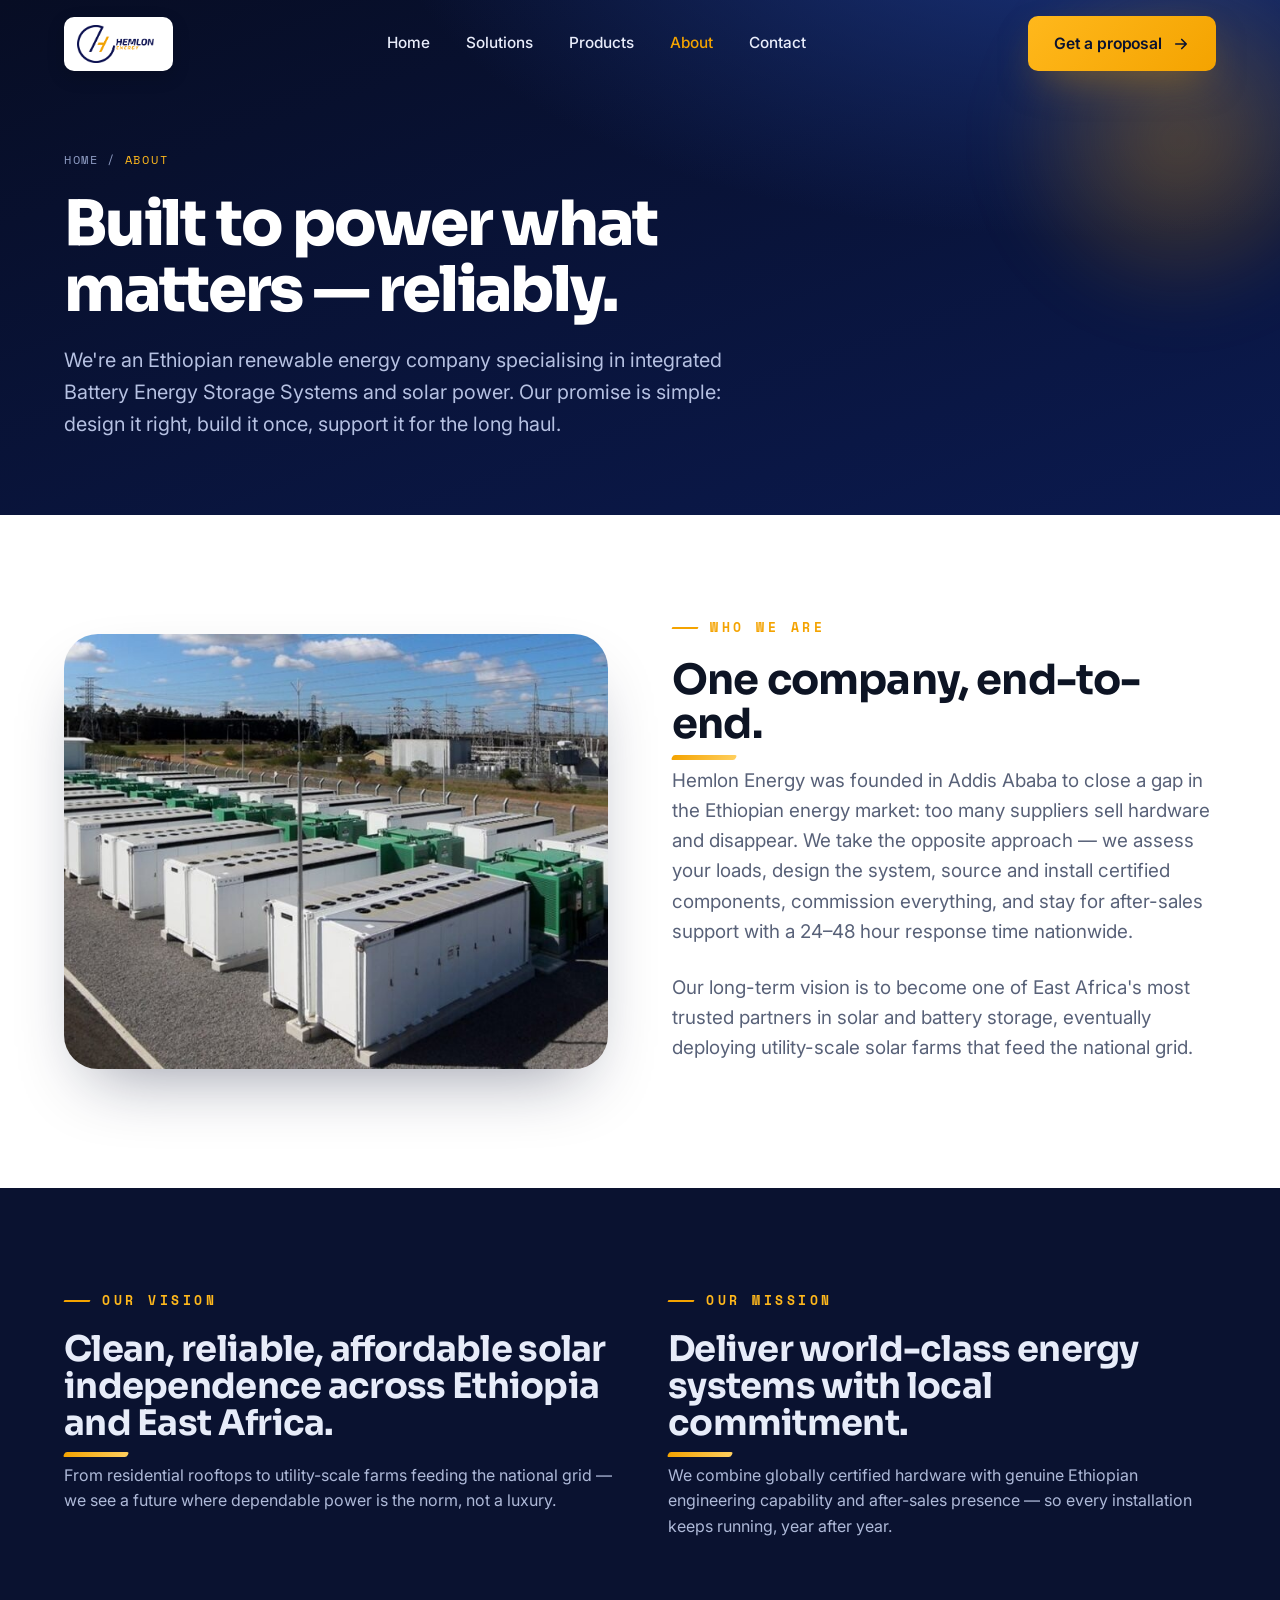
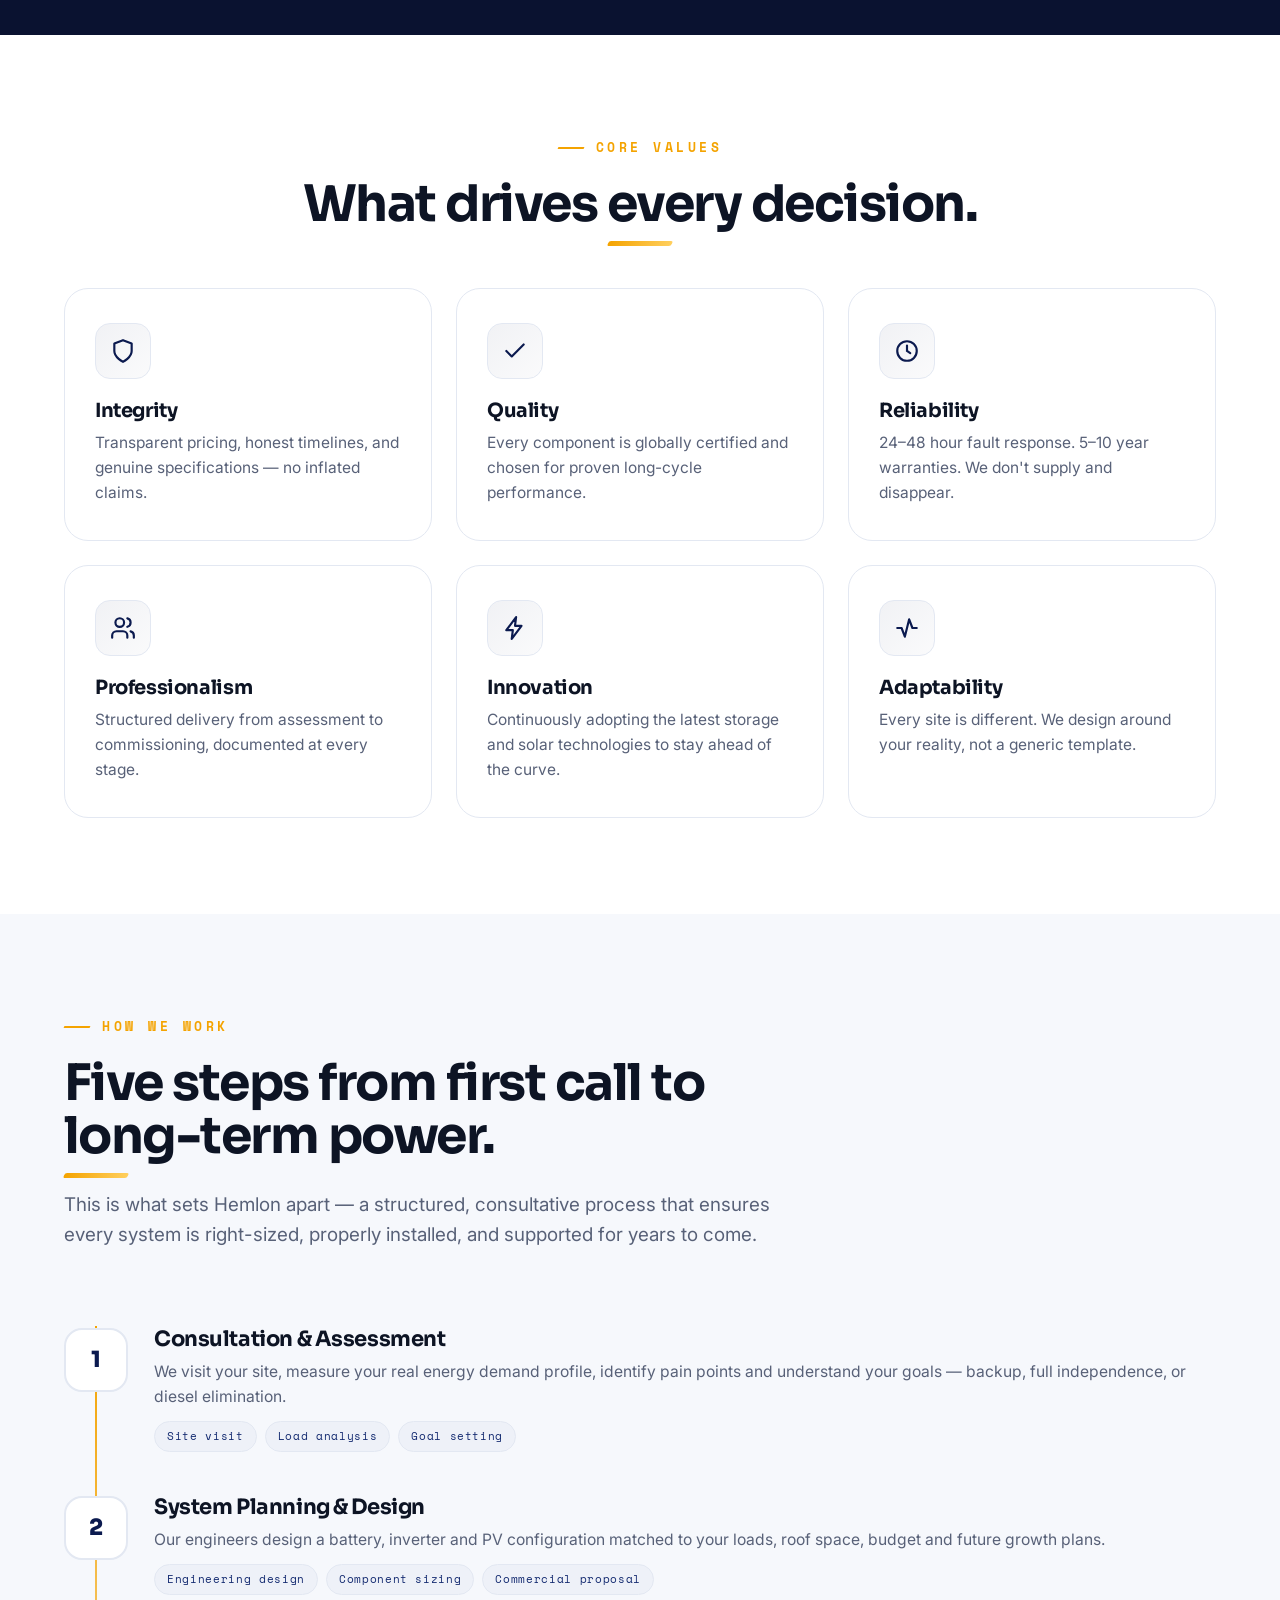
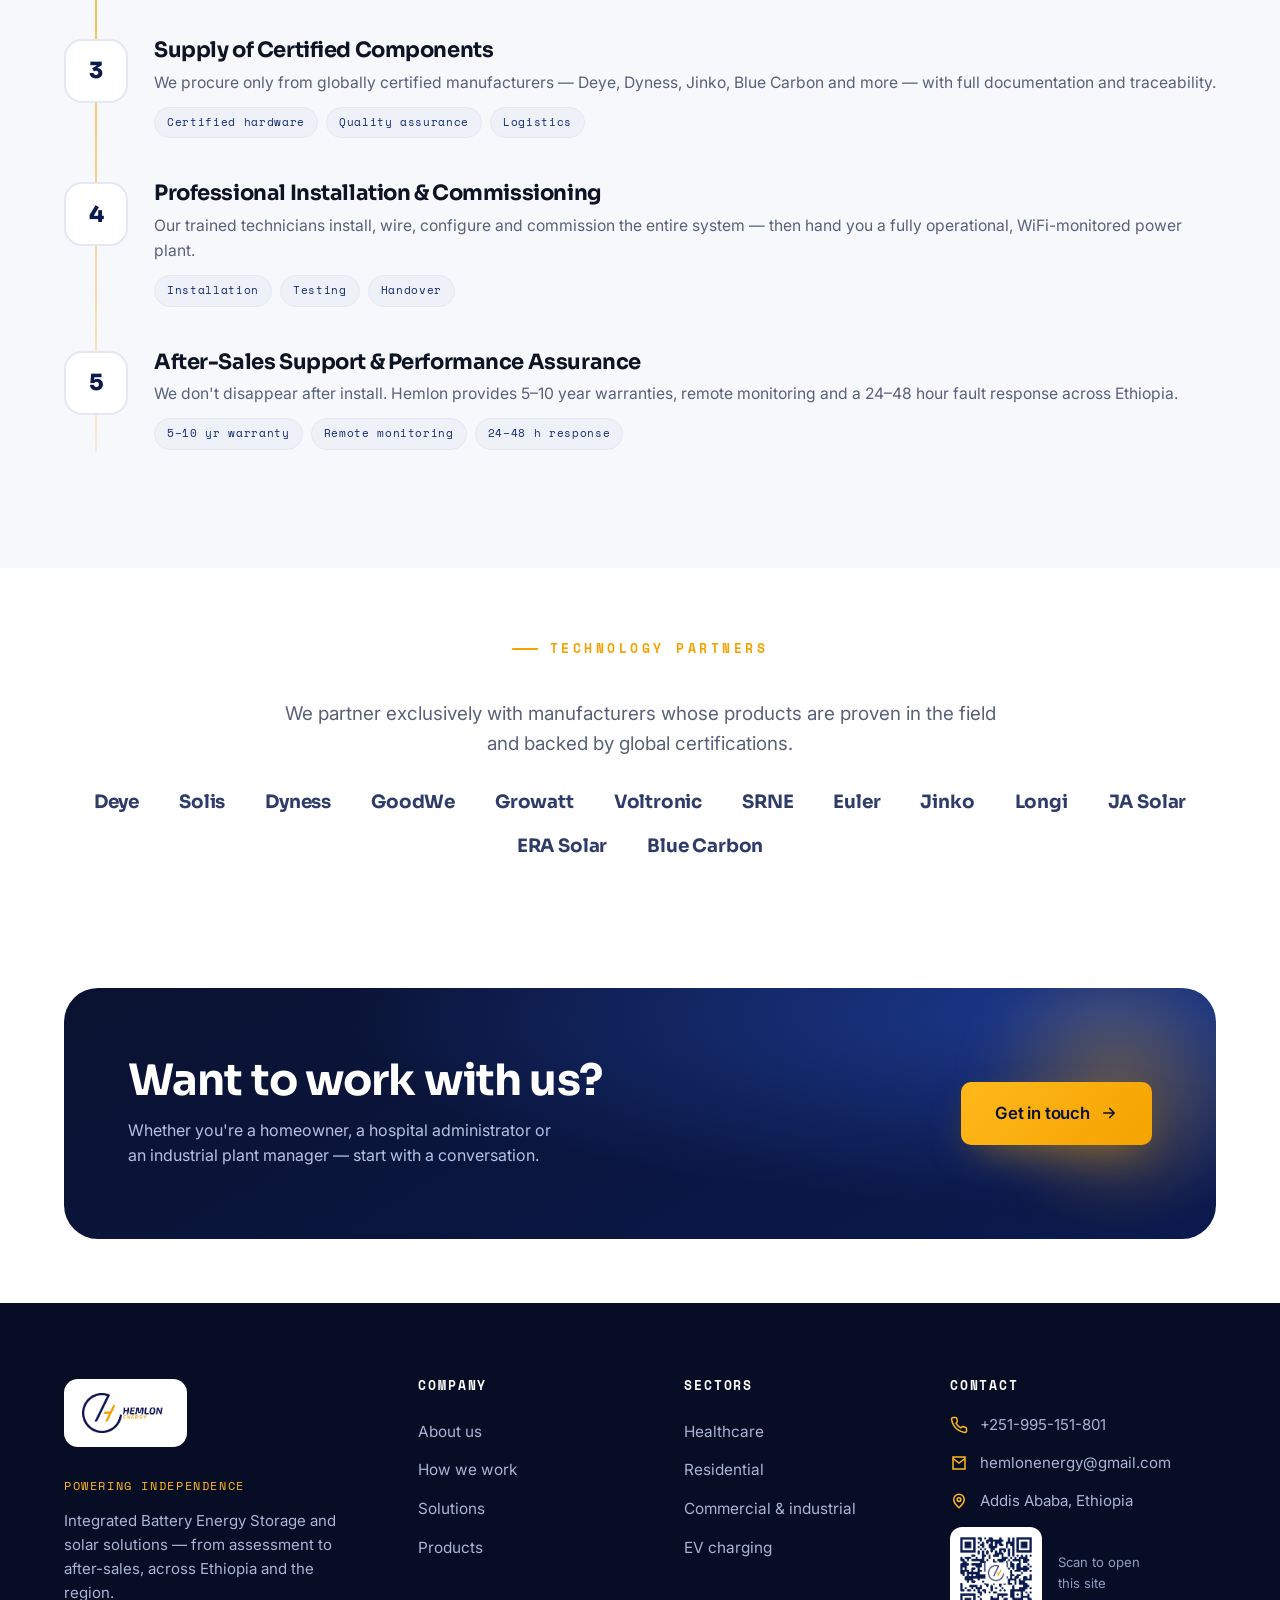
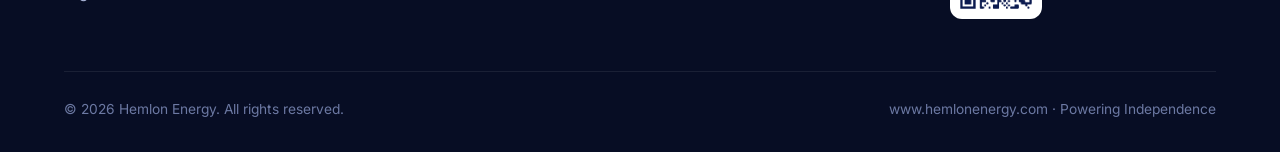
==== about.html @ 5e6ea7b0 "Add files via upload" ====
<!DOCTYPE html>
<html lang="en">
<head>
<meta charset="UTF-8">
<meta name="viewport" content="width=device-width, initial-scale=1.0">
<title>About | Who We Are &amp; How We Work — Hemlon Energy</title>
<meta name="description" content="Hemlon Energy is an Ethiopian renewable energy company specialising in integrated Battery Energy Storage Systems and solar. Learn about our 5-step process, values and vision.">
<meta name="keywords" content="about Hemlon Energy, renewable energy Ethiopia, energy company Addis Ababa, BESS installer Ethiopia, solar installer Ethiopia, energy independence East Africa">
<link rel="canonical" href="https://hemlon-energy.vercel.app/about.html">
<meta property="og:type" content="website">
<meta property="og:title" content="About Hemlon Energy — Powering Independence">
<meta property="og:description" content="An Ethiopian energy company delivering end-to-end BESS and solar, from assessment to after-sales.">
<meta property="og:image" content="https://hemlon-energy.vercel.app/assets/sys-diagram.png">
<meta property="og:url" content="https://hemlon-energy.vercel.app/about.html">
<meta name="theme-color" content="#0b1a4f">
<link rel="icon" href="assets/hemlon-logo.png">
<link rel="preconnect" href="https://fonts.googleapis.com">
<link rel="preconnect" href="https://fonts.gstatic.com" crossorigin>
<link href="https://fonts.googleapis.com/css2?family=Sora:wght@400;600;700;800&family=Inter:wght@400;500;600&family=Space+Mono:wght@400;700&display=swap" rel="stylesheet">
<link rel="stylesheet" href="styles.css">
</head>
<body>

<header class="nav" id="nav">
  <div class="wrap nav__inner">
    <a class="nav__logo" href="index.html" aria-label="Hemlon Energy home"><img src="assets/hemlon-logo.png" alt="Hemlon Energy"></a>
    <nav class="nav__menu" aria-label="Primary">
      <a class="nav__link" href="index.html">Home</a>
      <a class="nav__link" href="solutions.html">Solutions</a>
      <a class="nav__link" href="products.html">Products</a>
      <a class="nav__link is-active" href="about.html">About</a>
      <a class="nav__link" href="contact.html">Contact</a>
    </nav>
    <div class="nav__actions">
      <a class="btn btn--gold nav__cta desktop" href="contact.html">Get a proposal
        <svg viewBox="0 0 24 24" fill="none" stroke="currentColor" stroke-width="2.2"><path d="M5 12h14M13 6l6 6-6 6" stroke-linecap="round" stroke-linejoin="round"/></svg></a>
      <button class="nav__burger" aria-label="Open menu"><span></span><span></span><span></span></button>
    </div>
  </div>
</header>
<div class="nav__drawer" id="drawer">
  <a href="index.html">Home</a><a href="solutions.html">Solutions</a><a href="products.html">Products</a><a href="about.html">About</a><a href="contact.html">Contact</a>
  <a class="btn btn--gold" href="contact.html">Get a proposal</a>
</div>

<!-- PAGE HERO -->
<section class="phero">
  <div class="phero__glow"></div>
  <div class="wrap">
    <div class="crumb"><a href="index.html">Home</a> / <span>About</span></div>
    <h1>Built to power what matters — reliably.</h1>
    <p>We're an Ethiopian renewable energy company specialising in integrated Battery Energy Storage Systems and solar power. Our promise is simple: design it right, build it once, support it for the long haul.</p>
  </div>
</section>

<!-- WHO WE ARE -->
<section class="section">
  <div class="wrap split">
    <div class="split__media reveal"><img src="assets/scene-utility.jpg" alt="Utility-scale energy storage site"></div>
    <div class="split__copy reveal" data-d="1">
      <span class="eyebrow">Who we are</span>
      <h2 class="stroke">One company, end-to-end.</h2>
      <p class="lead" style="margin:20px 0 26px">Hemlon Energy was founded in Addis Ababa to close a gap in the Ethiopian energy market: too many suppliers sell hardware and disappear. We take the opposite approach — we assess your loads, design the system, source and install certified components, commission everything, and stay for after-sales support with a 24–48 hour response time nationwide.</p>
      <p class="lead">Our long-term vision is to become one of East Africa's most trusted partners in solar and battery storage, eventually deploying utility-scale solar farms that feed the national grid.</p>
    </div>
  </div>
</section>

<!-- VISION + MISSION -->
<section class="section section--navy">
  <div class="wrap">
    <div class="grid" style="grid-template-columns:1fr 1fr;gap:56px">
      <div class="reveal">
        <span class="eyebrow">Our vision</span>
        <h2 class="stroke" style="font-size:clamp(1.6rem,3vw,2.2rem);margin-bottom:20px">Clean, reliable, affordable solar independence across Ethiopia and East Africa.</h2>
        <p style="color:#aeb9d8">From residential rooftops to utility-scale farms feeding the national grid — we see a future where dependable power is the norm, not a luxury.</p>
      </div>
      <div class="reveal" data-d="1">
        <span class="eyebrow">Our mission</span>
        <h2 class="stroke" style="font-size:clamp(1.6rem,3vw,2.2rem);margin-bottom:20px">Deliver world-class energy systems with local commitment.</h2>
        <p style="color:#aeb9d8">We combine globally certified hardware with genuine Ethiopian engineering capability and after-sales presence — so every installation keeps running, year after year.</p>
      </div>
    </div>
  </div>
</section>

<!-- VALUES -->
<section class="section">
  <div class="wrap">
    <div class="sec-head center reveal">
      <span class="eyebrow" style="justify-content:center">Core values</span>
      <h2 class="h-sec stroke center">What drives every decision.</h2>
    </div>
    <div class="grid features">
      <div class="card feat reveal">
        <div class="feat__ic"><svg viewBox="0 0 24 24" fill="none" stroke="currentColor" stroke-width="2"><path d="M12 22s8-4 8-10V5l-8-3-8 3v7c0 6 8 10 8 10z" stroke-linejoin="round"/></svg></div>
        <h3>Integrity</h3><p>Transparent pricing, honest timelines, and genuine specifications — no inflated claims.</p></div>
      <div class="card feat reveal" data-d="1">
        <div class="feat__ic"><svg viewBox="0 0 24 24" fill="none" stroke="currentColor" stroke-width="2"><path d="M20 6L9 17l-5-5" stroke-linecap="round" stroke-linejoin="round"/></svg></div>
        <h3>Quality</h3><p>Every component is globally certified and chosen for proven long-cycle performance.</p></div>
      <div class="card feat reveal" data-d="2">
        <div class="feat__ic"><svg viewBox="0 0 24 24" fill="none" stroke="currentColor" stroke-width="2"><circle cx="12" cy="12" r="9"/><path d="M12 7v5l3 2" stroke-linecap="round"/></svg></div>
        <h3>Reliability</h3><p>24–48 hour fault response. 5–10 year warranties. We don't supply and disappear.</p></div>
      <div class="card feat reveal">
        <div class="feat__ic"><svg viewBox="0 0 24 24" fill="none" stroke="currentColor" stroke-width="2"><path d="M16 21v-2a4 4 0 00-4-4H6a4 4 0 00-4 4v2" stroke-linecap="round"/><circle cx="9" cy="7" r="4"/><path d="M22 21v-2a4 4 0 00-3-3.87M16 3.13a4 4 0 010 7.75" stroke-linecap="round"/></svg></div>
        <h3>Professionalism</h3><p>Structured delivery from assessment to commissioning, documented at every stage.</p></div>
      <div class="card feat reveal" data-d="1">
        <div class="feat__ic"><svg viewBox="0 0 24 24" fill="none" stroke="currentColor" stroke-width="2"><path d="M13 2L4 14h6l-1 8 9-12h-6l1-8z" stroke-linejoin="round"/></svg></div>
        <h3>Innovation</h3><p>Continuously adopting the latest storage and solar technologies to stay ahead of the curve.</p></div>
      <div class="card feat reveal" data-d="2">
        <div class="feat__ic"><svg viewBox="0 0 24 24" fill="none" stroke="currentColor" stroke-width="2"><path d="M3 12h4l3 8 4-16 3 8h4" stroke-linecap="round" stroke-linejoin="round"/></svg></div>
        <h3>Adaptability</h3><p>Every site is different. We design around your reality, not a generic template.</p></div>
    </div>
  </div>
</section>

<!-- PROCESS -->
<section class="section section--mist" id="process">
  <div class="wrap">
    <div class="sec-head reveal">
      <span class="eyebrow">How we work</span>
      <h2 class="h-sec stroke">Five steps from first call to long-term power.</h2>
      <p class="lead" style="margin-top:26px">This is what sets Hemlon apart — a structured, consultative process that ensures every system is right-sized, properly installed, and supported for years to come.</p>
    </div>

    <div class="proc">
      <div class="proc__line"></div>

      <div class="proc__step reveal">
        <div class="proc__num">1</div>
        <div>
          <h3>Consultation &amp; Assessment</h3>
          <p>We visit your site, measure your real energy demand profile, identify pain points and understand your goals — backup, full independence, or diesel elimination.</p>
          <div class="proc__meta"><span class="pill">Site visit</span><span class="pill">Load analysis</span><span class="pill">Goal setting</span></div>
        </div>
      </div>

      <div class="proc__step reveal">
        <div class="proc__num">2</div>
        <div>
          <h3>System Planning &amp; Design</h3>
          <p>Our engineers design a battery, inverter and PV configuration matched to your loads, roof space, budget and future growth plans.</p>
          <div class="proc__meta"><span class="pill">Engineering design</span><span class="pill">Component sizing</span><span class="pill">Commercial proposal</span></div>
        </div>
      </div>

      <div class="proc__step reveal">
        <div class="proc__num">3</div>
        <div>
          <h3>Supply of Certified Components</h3>
          <p>We procure only from globally certified manufacturers — Deye, Dyness, Jinko, Blue Carbon and more — with full documentation and traceability.</p>
          <div class="proc__meta"><span class="pill">Certified hardware</span><span class="pill">Quality assurance</span><span class="pill">Logistics</span></div>
        </div>
      </div>

      <div class="proc__step reveal">
        <div class="proc__num">4</div>
        <div>
          <h3>Professional Installation &amp; Commissioning</h3>
          <p>Our trained technicians install, wire, configure and commission the entire system — then hand you a fully operational, WiFi-monitored power plant.</p>
          <div class="proc__meta"><span class="pill">Installation</span><span class="pill">Testing</span><span class="pill">Handover</span></div>
        </div>
      </div>

      <div class="proc__step reveal">
        <div class="proc__num">5</div>
        <div>
          <h3>After-Sales Support &amp; Performance Assurance</h3>
          <p>We don't disappear after install. Hemlon provides 5–10 year warranties, remote monitoring and a 24–48 hour fault response across Ethiopia.</p>
          <div class="proc__meta"><span class="pill">5–10 yr warranty</span><span class="pill">Remote monitoring</span><span class="pill">24–48 h response</span></div>
        </div>
      </div>

    </div>
  </div>
</section>

<!-- PARTNERS -->
<section class="section section--tight">
  <div class="wrap center">
    <span class="eyebrow" style="justify-content:center">Technology partners</span>
    <p class="lead center" style="margin:20px auto 28px">We partner exclusively with manufacturers whose products are proven in the field and backed by global certifications.</p>
    <div class="trust__row" style="margin-top:8px">
      <span class="brand-word" style="color:var(--navy-800);opacity:.85;font-size:1.15rem">Deye</span>
      <span class="brand-word" style="color:var(--navy-800);opacity:.85;font-size:1.15rem">Solis</span>
      <span class="brand-word" style="color:var(--navy-800);opacity:.85;font-size:1.15rem">Dyness</span>
      <span class="brand-word" style="color:var(--navy-800);opacity:.85;font-size:1.15rem">GoodWe</span>
      <span class="brand-word" style="color:var(--navy-800);opacity:.85;font-size:1.15rem">Growatt</span>
      <span class="brand-word" style="color:var(--navy-800);opacity:.85;font-size:1.15rem">Voltronic</span>
      <span class="brand-word" style="color:var(--navy-800);opacity:.85;font-size:1.15rem">SRNE</span>
      <span class="brand-word" style="color:var(--navy-800);opacity:.85;font-size:1.15rem">Euler</span>
      <span class="brand-word" style="color:var(--navy-800);opacity:.85;font-size:1.15rem">Jinko</span>
      <span class="brand-word" style="color:var(--navy-800);opacity:.85;font-size:1.15rem">Longi</span>
      <span class="brand-word" style="color:var(--navy-800);opacity:.85;font-size:1.15rem">JA Solar</span>
      <span class="brand-word" style="color:var(--navy-800);opacity:.85;font-size:1.15rem">ERA Solar</span>
      <span class="brand-word" style="color:var(--navy-800);opacity:.85;font-size:1.15rem">Blue Carbon</span>
    </div>
  </div>
</section>

<!-- CTA -->
<section class="section section--tight">
  <div class="wrap">
    <div class="cta-band reveal">
      <div class="cta-band__in">
        <div><h2>Want to work with us?</h2><p>Whether you're a homeowner, a hospital administrator or an industrial plant manager — start with a conversation.</p></div>
        <a class="btn btn--gold btn--lg" href="contact.html">Get in touch
          <svg viewBox="0 0 24 24" fill="none" stroke="currentColor" stroke-width="2.2"><path d="M5 12h14M13 6l6 6-6 6" stroke-linecap="round" stroke-linejoin="round"/></svg></a>
      </div>
    </div>
  </div>
</section>

<footer class="footer">
  <div class="wrap">
    <div class="footer__top">
      <div>
        <span class="footer__logo"><img src="assets/hemlon-logo.png" alt="Hemlon Energy"></span>
        <div class="footer__tag">Powering Independence</div>
        <p>Integrated Battery Energy Storage and solar solutions — from assessment to after-sales, across Ethiopia and the region.</p>
      </div>
      <div><h4>Company</h4><div class="footer__links"><a href="about.html">About us</a><a href="about.html#process">How we work</a><a href="solutions.html">Solutions</a><a href="products.html">Products</a></div></div>
      <div><h4>Sectors</h4><div class="footer__links"><a href="solutions.html">Healthcare</a><a href="solutions.html">Residential</a><a href="solutions.html">Commercial &amp; industrial</a><a href="solutions.html">EV charging</a></div></div>
      <div><h4>Contact</h4>
        <ul class="footer__contact">
          <li><svg viewBox="0 0 24 24" fill="none" stroke="currentColor" stroke-width="2"><path d="M22 16.9v3a2 2 0 01-2.2 2 19.8 19.8 0 01-8.6-3.1 19.5 19.5 0 01-6-6 19.8 19.8 0 01-3.1-8.7A2 2 0 014.1 2h3a2 2 0 012 1.7c.1.9.3 1.8.6 2.6a2 2 0 01-.5 2.1L8.1 9.9a16 16 0 006 6l1.5-1.1a2 2 0 012.1-.5c.8.3 1.7.5 2.6.6a2 2 0 011.7 2z"/></svg><a class="v" href="tel:+251995151801">+251-995-151-801</a></li>
          <li><svg viewBox="0 0 24 24" fill="none" stroke="currentColor" stroke-width="2"><path d="M4 4h16v16H4z"/><path d="M4 6l8 6 8-6"/></svg><a class="v" href="mailto:hemlonenergy@gmail.com">hemlonenergy@gmail.com</a></li>
          <li><svg viewBox="0 0 24 24" fill="none" stroke="currentColor" stroke-width="2"><path d="M12 21s-7-6.2-7-11a7 7 0 0114 0c0 4.8-7 11-7 11z"/><circle cx="12" cy="10" r="2.5"/></svg><span class="v">Addis Ababa, Ethiopia</span></li>
        </ul>
        <div class="footer__qr"><img src="assets/qr-hemlon.png" alt="Scan to visit hemlonenergy.com"><span>Scan to open<br>this site</span></div>
      </div>
    </div>
    <div class="footer__bottom"><span>© <span id="year">2026</span> Hemlon Energy. All rights reserved.</span><span>www.hemlonenergy.com · Powering Independence</span></div>
  </div>
</footer>

<script src="main.js"></script>
</body>
</html>
---- styles.css ----
/* ============================================================
   HEMLON ENERGY — Design System
   Palette from the mark: deep navy + energy gold.
   Signature: the diagonal "energy stroke" from the logo's H.
   ============================================================ */

:root{
  --navy-950:#070d24;
  --navy-900:#0a1230;
  --navy-800:#0b1a4f;   /* brand navy */
  --navy-700:#132a70;
  --navy-600:#1c3a8f;
  --gold-500:#f4a300;   /* brand gold */
  --gold-400:#ffb81c;
  --gold-300:#ffcf5e;

  --ink:#0d1424;
  --slate:#586178;
  --slate-2:#7b8499;
  --mist:#eef1f8;
  --mist-2:#f6f8fc;
  --line:#e3e8f2;
  --white:#ffffff;

  --shadow-sm:0 1px 2px rgba(11,26,79,.06), 0 2px 8px rgba(11,26,79,.05);
  --shadow-md:0 10px 30px -12px rgba(11,26,79,.22);
  --shadow-lg:0 30px 70px -28px rgba(10,18,48,.45);
  --shadow-gold:0 16px 40px -14px rgba(244,163,0,.5);

  --r-sm:10px; --r-md:16px; --r-lg:24px; --r-xl:34px;
  --maxw:1200px;

  --ff-display:"Sora",-apple-system,system-ui,sans-serif;
  --ff-body:"Inter",-apple-system,system-ui,sans-serif;
  --ff-mono:"Space Mono","SFMono-Regular",monospace;

  --ease:cubic-bezier(.22,.61,.36,1);
}

/* ---------- reset ---------- */
*,*::before,*::after{box-sizing:border-box}
html{scroll-behavior:smooth;-webkit-text-size-adjust:100%}
body{
  margin:0;font-family:var(--ff-body);color:var(--ink);
  background:var(--white);line-height:1.6;
  -webkit-font-smoothing:antialiased;text-rendering:optimizeLegibility;
  overflow-x:hidden;
}
img{max-width:100%;display:block}
a{color:inherit;text-decoration:none}
button{font-family:inherit;cursor:pointer;border:none;background:none}
h1,h2,h3,h4{font-family:var(--ff-display);font-weight:700;line-height:1.06;margin:0;letter-spacing:-.02em}
p{margin:0}
ul{margin:0;padding:0;list-style:none}

/* ---------- layout helpers ---------- */
.wrap{max-width:var(--maxw);margin:0 auto;padding:0 24px}
.section{padding:96px 0}
.section--tight{padding:64px 0}
.section--mist{background:var(--mist-2)}
.section--navy{background:var(--navy-900);color:#e7ecf9}
.center{text-align:center}
.grid{display:grid;gap:24px}

/* eyebrow / label — engineering utility face */
.eyebrow{
  font-family:var(--ff-mono);font-size:12.5px;font-weight:700;
  letter-spacing:.28em;text-transform:uppercase;color:var(--gold-500);
  display:inline-flex;align-items:center;gap:12px;margin-bottom:20px;
}
.eyebrow::before{
  content:"";width:26px;height:2px;background:var(--gold-500);
  transform:skewX(-24deg);display:inline-block;
}
.section--navy .eyebrow{color:var(--gold-400)}

.h-sec{font-size:clamp(2rem,4.4vw,3.15rem);letter-spacing:-.03em}
.lead{font-size:clamp(1.02rem,1.5vw,1.18rem);color:var(--slate);max-width:60ch}
.section--navy .lead{color:#aeb9d8}
.sec-head{max-width:720px;margin-bottom:56px}
.sec-head.center{margin-left:auto;margin-right:auto}

/* ---------- diagonal energy stroke (signature) ---------- */
.stroke{position:relative}
.stroke::after{
  content:"";position:absolute;left:0;bottom:-14px;width:64px;height:5px;
  background:linear-gradient(90deg,var(--gold-500),var(--gold-300));
  transform:skewX(-24deg);border-radius:2px;
}
.center .stroke::after{left:50%;transform:translateX(-50%) skewX(-24deg)}

/* ============================================================
   BUTTONS
   ============================================================ */
.btn{
  --pad:15px 26px;
  display:inline-flex;align-items:center;gap:10px;justify-content:center;
  padding:var(--pad);border-radius:var(--r-sm);font-weight:600;font-size:.98rem;
  letter-spacing:-.01em;transition:transform .3s var(--ease),box-shadow .3s var(--ease),background .3s;
  will-change:transform;position:relative;
}
.btn svg{width:18px;height:18px;transition:transform .3s var(--ease)}
.btn:hover svg{transform:translateX(3px)}
.btn--gold{background:linear-gradient(135deg,var(--gold-400),var(--gold-500));color:var(--navy-900);box-shadow:var(--shadow-gold)}
.btn--gold:hover{transform:translateY(-3px);box-shadow:0 22px 46px -14px rgba(244,163,0,.62)}
.btn--navy{background:var(--navy-800);color:#fff;box-shadow:var(--shadow-md)}
.btn--navy:hover{transform:translateY(-3px);background:var(--navy-700)}
.btn--ghost{background:transparent;color:var(--navy-800);border:1.5px solid var(--line)}
.btn--ghost:hover{border-color:var(--navy-800);transform:translateY(-3px)}
.btn--light{background:rgba(255,255,255,.1);color:#fff;border:1.5px solid rgba(255,255,255,.28);backdrop-filter:blur(6px)}
.btn--light:hover{background:rgba(255,255,255,.18);transform:translateY(-3px)}
.btn--lg{--pad:18px 34px;font-size:1.05rem}

/* ============================================================
   HEADER / NAV
   ============================================================ */
.nav{
  position:fixed;inset:0 0 auto 0;z-index:100;
  padding:16px 0;transition:background .35s,box-shadow .35s,padding .35s;
}
.nav.is-solid{background:rgba(255,255,255,.86);backdrop-filter:blur(16px) saturate(1.4);box-shadow:0 1px 0 var(--line);padding:10px 0}
.nav__inner{display:flex;align-items:center;justify-content:space-between;gap:24px}
.nav__logo{background:#fff;border-radius:10px;padding:8px 13px;line-height:0;box-shadow:0 6px 18px rgba(0,0,0,.16);transition:background .35s,box-shadow .35s,padding .35s}
.nav__logo img{height:38px;width:auto;transition:height .35s}
.nav.is-solid .nav__logo{background:transparent;box-shadow:none;padding:2px 0}
.nav.is-solid .nav__logo img{height:36px}
.nav__menu{display:flex;align-items:center;gap:6px}
.nav__link{
  padding:10px 15px;border-radius:9px;font-weight:500;font-size:.96rem;color:#e9edfb;
  transition:color .25s,background .25s;position:relative;
}
.nav.is-solid .nav__link{color:var(--ink)}
.nav__link:hover{color:var(--gold-500)}
.nav.is-solid .nav__link:hover{background:var(--mist)}
.nav__link.is-active{color:var(--gold-500)}
.nav__cta{margin-left:8px}
.nav__actions{display:flex;align-items:center;gap:14px}
.nav__burger{display:none;width:44px;height:44px;border-radius:10px;position:relative}
.nav__burger span{position:absolute;left:11px;right:11px;height:2px;background:#fff;border-radius:2px;transition:.3s var(--ease)}
.nav.is-solid .nav__burger span{background:var(--ink)}
.nav__burger span:nth-child(1){top:15px}
.nav__burger span:nth-child(2){top:21px}
.nav__burger span:nth-child(3){top:27px}
.nav.is-open .nav__burger span:nth-child(1){top:21px;transform:rotate(45deg)}
.nav.is-open .nav__burger span:nth-child(2){opacity:0}
.nav.is-open .nav__burger span:nth-child(3){top:21px;transform:rotate(-45deg)}

/* mobile drawer */
.nav__drawer{
  position:fixed;inset:0;z-index:99;background:var(--navy-900);
  display:flex;flex-direction:column;justify-content:center;gap:6px;padding:0 32px;
  opacity:0;visibility:hidden;transform:translateY(-8px);transition:.4s var(--ease);
}
.nav__drawer.is-open{opacity:1;visibility:visible;transform:none}
.nav__drawer a{font-family:var(--ff-display);font-size:2rem;font-weight:600;color:#fff;padding:12px 0;border-bottom:1px solid rgba(255,255,255,.08)}
.nav__drawer a:hover{color:var(--gold-400)}
.nav__drawer .btn{margin-top:24px;align-self:flex-start}

/* ============================================================
   HERO
   ============================================================ */
.hero{
  position:relative;color:#fff;overflow:hidden;
  background:
    radial-gradient(120% 90% at 82% -10%, #1b357f 0%, transparent 55%),
    radial-gradient(90% 120% at 0% 100%, #0e1f5c 0%, transparent 60%),
    linear-gradient(160deg,var(--navy-950),var(--navy-800) 70%);
  padding:160px 0 100px;
}
.hero__grid{display:grid;grid-template-columns:1.05fr .95fr;gap:56px;align-items:center}
.hero__badge{
  display:inline-flex;align-items:center;gap:10px;padding:8px 16px;border-radius:100px;
  background:rgba(244,163,0,.12);border:1px solid rgba(244,163,0,.32);
  font-family:var(--ff-mono);font-size:12px;letter-spacing:.14em;text-transform:uppercase;color:var(--gold-300);margin-bottom:26px;
}
.hero__badge .dot{width:7px;height:7px;border-radius:50%;background:var(--gold-400);box-shadow:0 0 0 0 rgba(255,184,28,.7);animation:pulse 2.4s infinite}
@keyframes pulse{0%{box-shadow:0 0 0 0 rgba(255,184,28,.6)}70%{box-shadow:0 0 0 9px rgba(255,184,28,0)}100%{box-shadow:0 0 0 0 rgba(255,184,28,0)}}
.hero h1{font-size:clamp(2.6rem,6vw,4.5rem);font-weight:800;letter-spacing:-.035em}
.hero h1 .accent{
  background:linear-gradient(120deg,var(--gold-300),var(--gold-500));
  -webkit-background-clip:text;background-clip:text;color:transparent;
  position:relative;white-space:nowrap;
}
.hero__sub{font-size:clamp(1.05rem,1.7vw,1.28rem);color:#b6c1e2;max-width:52ch;margin:26px 0 36px}
.hero__cta{display:flex;flex-wrap:wrap;gap:14px}
.hero__stats{display:flex;gap:44px;margin-top:52px;flex-wrap:wrap}
.hero__stat b{font-family:var(--ff-display);font-size:2.15rem;font-weight:800;display:flex;align-items:baseline;gap:2px;letter-spacing:-.03em;line-height:1}
.hero__stat b i{font-style:normal;color:var(--gold-400);font-size:.56em;font-weight:700}
.hero__stat span{font-size:.82rem;color:#8f9dc4;font-family:var(--ff-mono);letter-spacing:.02em;display:block;margin-top:9px}

.hero__media{position:relative}
.hero__frame{
  position:relative;border-radius:var(--r-xl);overflow:hidden;
  box-shadow:var(--shadow-lg);border:1px solid rgba(255,255,255,.12);
  aspect-ratio:4/5;
}
.hero__frame img{width:100%;height:100%;object-fit:cover}
.hero__frame::after{content:"";position:absolute;inset:0;background:linear-gradient(180deg,transparent 40%,rgba(7,13,36,.55))}
.hero__chip{
  position:absolute;left:-26px;bottom:34px;background:rgba(255,255,255,.95);color:var(--ink);
  padding:16px 20px;border-radius:16px;box-shadow:var(--shadow-lg);display:flex;gap:14px;align-items:center;
  backdrop-filter:blur(8px);max-width:250px;
}
.hero__chip .ic{width:44px;height:44px;border-radius:12px;flex:0 0 auto;display:grid;place-items:center;background:linear-gradient(135deg,var(--gold-400),var(--gold-500))}
.hero__chip .ic svg{width:22px;height:22px;color:var(--navy-900)}
.hero__chip b{font-family:var(--ff-display);font-size:.98rem;display:block}
.hero__chip span{font-size:.8rem;color:var(--slate)}
.hero__glow{position:absolute;width:340px;height:340px;right:-60px;top:-60px;border-radius:50%;
  background:radial-gradient(circle,rgba(244,163,0,.4),transparent 70%);filter:blur(30px);z-index:0}

/* animated power line */
.powerline{position:absolute;left:0;right:0;bottom:0;height:2px;background:rgba(255,255,255,.06);overflow:hidden}
.powerline::after{content:"";position:absolute;top:0;left:-30%;width:30%;height:100%;
  background:linear-gradient(90deg,transparent,var(--gold-400),transparent);animation:sweep 4s linear infinite}
@keyframes sweep{to{left:130%}}

/* ============================================================
   TRUST / BRAND STRIP
   ============================================================ */
.trust{border-top:1px solid rgba(255,255,255,.08);padding:30px 0;background:var(--navy-950)}
.trust__row{display:flex;align-items:center;justify-content:center;gap:14px 40px;flex-wrap:wrap}
.trust__label{font-family:var(--ff-mono);font-size:11.5px;letter-spacing:.2em;text-transform:uppercase;color:#6c79a3}
.brand-word{font-family:var(--ff-display);font-weight:700;font-size:1.12rem;color:#c7d0ea;opacity:.72;letter-spacing:-.01em;transition:opacity .3s,color .3s}
.brand-word:hover{opacity:1;color:#fff}

/* ============================================================
   CARDS — shared
   ============================================================ */
.card{
  background:#fff;border:1px solid var(--line);border-radius:var(--r-lg);
  overflow:hidden;transition:transform .4s var(--ease),box-shadow .4s var(--ease),border-color .4s;
  position:relative;height:100%;
}
.card:hover{transform:translateY(-6px);box-shadow:var(--shadow-lg);border-color:transparent}

/* value / feature cards */
.features{grid-template-columns:repeat(3,1fr)}
.feat{padding:34px 30px}
.feat__ic{width:56px;height:56px;border-radius:15px;display:grid;place-items:center;margin-bottom:22px;
  background:linear-gradient(135deg,rgba(11,26,79,.06),rgba(11,26,79,.02));border:1px solid var(--line)}
.feat__ic svg{width:26px;height:26px;color:var(--navy-800)}
.feat:hover .feat__ic{background:linear-gradient(135deg,var(--gold-400),var(--gold-500));border-color:transparent}
.feat:hover .feat__ic svg{color:var(--navy-900)}
.feat h3{font-size:1.22rem;margin-bottom:10px}
.feat p{color:var(--slate);font-size:.97rem}

/* ============================================================
   SPLIT / SHOWCASE
   ============================================================ */
.split{display:grid;grid-template-columns:1fr 1fr;gap:64px;align-items:center}
.split--rev .split__media{order:2}
.split__media{position:relative;border-radius:var(--r-xl);overflow:hidden;box-shadow:var(--shadow-lg);aspect-ratio:5/4}
.split__media img{width:100%;height:100%;object-fit:cover}
.split__media--diagram{background:#fff;padding:22px;border:1px solid var(--line)}
.split__media--diagram img{object-fit:contain;border-radius:14px}
.split h2{font-size:clamp(1.8rem,3.4vw,2.6rem);margin-bottom:20px}
.split .lead{margin-bottom:28px}
.tick{display:flex;gap:14px;margin-bottom:16px;align-items:flex-start}
.tick svg{width:22px;height:22px;flex:0 0 auto;color:var(--gold-500);margin-top:3px}
.tick b{font-family:var(--ff-display);font-weight:600;display:block;font-size:1.02rem}
.tick span{color:var(--slate);font-size:.94rem}

/* ============================================================
   SOLUTIONS GRID
   ============================================================ */
.sol-grid{grid-template-columns:repeat(3,1fr)}
.sol{display:flex;flex-direction:column}
.sol__img{aspect-ratio:16/11;overflow:hidden;position:relative}
.sol__img img{width:100%;height:100%;object-fit:cover;transition:transform .7s var(--ease)}
.sol:hover .sol__img img{transform:scale(1.06)}
.sol__img::after{content:"";position:absolute;inset:0;background:linear-gradient(180deg,transparent 45%,rgba(10,18,48,.72))}
.sol__tag{position:absolute;left:16px;top:16px;z-index:2;font-family:var(--ff-mono);font-size:11px;letter-spacing:.12em;
  text-transform:uppercase;background:rgba(244,163,0,.95);color:var(--navy-900);padding:6px 12px;border-radius:7px;font-weight:700}
.sol__title{position:absolute;left:20px;bottom:16px;z-index:2;color:#fff;font-family:var(--ff-display);font-weight:700;font-size:1.3rem}
.sol__body{padding:24px 24px 28px}
.sol__body p{color:var(--slate);font-size:.95rem;margin-bottom:18px}
.sol__spec{border-top:1px solid var(--line);padding-top:16px;font-size:.86rem}
.sol__spec .k{font-family:var(--ff-mono);font-size:10.5px;letter-spacing:.14em;text-transform:uppercase;color:var(--slate-2);display:block;margin-bottom:5px}
.sol__spec .v{color:var(--ink);font-weight:500}

/* ============================================================
   PRODUCTS
   ============================================================ */
.filterbar{display:flex;gap:10px;flex-wrap:wrap;justify-content:center;margin-bottom:48px}
.filter{padding:11px 22px;border-radius:100px;border:1.5px solid var(--line);font-weight:600;font-size:.94rem;color:var(--slate);
  transition:.3s var(--ease);background:#fff}
.filter:hover{border-color:var(--navy-600);color:var(--navy-800)}
.filter.is-active{background:var(--navy-800);color:#fff;border-color:var(--navy-800);box-shadow:var(--shadow-md)}

.prod-grid{grid-template-columns:repeat(3,1fr)}
.prod{display:flex;flex-direction:column;transition:transform .4s var(--ease),box-shadow .4s var(--ease),opacity .4s,border-color .4s}
.prod.is-hidden{display:none}
.prod__img{aspect-ratio:4/3;background:linear-gradient(160deg,var(--mist),#fff);display:grid;place-items:center;padding:24px;position:relative;overflow:hidden}
.prod__img img{width:100%;height:100%;object-fit:contain;transition:transform .6s var(--ease)}
.prod:hover .prod__img img{transform:scale(1.05)}
.prod__cat{position:absolute;right:14px;top:14px;font-family:var(--ff-mono);font-size:10px;letter-spacing:.12em;text-transform:uppercase;
  background:var(--navy-800);color:#fff;padding:5px 10px;border-radius:6px}
.prod__body{padding:24px 24px 26px;display:flex;flex-direction:column;flex:1}
.prod__brand{font-family:var(--ff-mono);font-size:11px;letter-spacing:.14em;text-transform:uppercase;color:var(--gold-500);margin-bottom:8px}
.prod h3{font-size:1.22rem;margin-bottom:10px}
.prod__desc{color:var(--slate);font-size:.93rem;margin-bottom:18px;flex:1}
.prod__specs{display:grid;grid-template-columns:1fr 1fr;gap:1px;background:var(--line);border-radius:12px;overflow:hidden;margin-top:auto}
.prod__specs div{background:#fff;padding:12px 14px}
.prod__specs .k{font-family:var(--ff-mono);font-size:9.5px;letter-spacing:.1em;text-transform:uppercase;color:var(--slate-2);display:block}
.prod__specs .v{font-family:var(--ff-display);font-weight:700;font-size:1.05rem;color:var(--navy-800)}

/* ============================================================
   PROCESS / TIMELINE
   ============================================================ */
.proc{position:relative}
.proc__line{position:absolute;left:31px;top:20px;bottom:20px;width:2px;background:linear-gradient(180deg,var(--gold-500),rgba(244,163,0,.15))}
.proc__step{display:grid;grid-template-columns:64px 1fr;gap:26px;padding:22px 0;position:relative}
.proc__num{width:64px;height:64px;border-radius:18px;background:#fff;border:2px solid var(--line);display:grid;place-items:center;
  font-family:var(--ff-display);font-weight:800;font-size:1.4rem;color:var(--navy-800);position:relative;z-index:2;transition:.4s var(--ease)}
.proc__step:hover .proc__num{background:linear-gradient(135deg,var(--gold-400),var(--gold-500));border-color:transparent;color:var(--navy-900);transform:scale(1.05)}
.proc__step h3{font-size:1.32rem;margin-bottom:8px}
.proc__step p{color:var(--slate);font-size:.98rem;margin-bottom:12px}
.proc__meta{display:flex;flex-wrap:wrap;gap:8px}
.pill{font-family:var(--ff-mono);font-size:11px;letter-spacing:.06em;background:var(--mist);color:var(--navy-700);padding:6px 12px;border-radius:100px;border:1px solid var(--line)}
.section--navy .proc__num{background:rgba(255,255,255,.04);border-color:rgba(255,255,255,.14);color:#fff}
.section--navy .proc__step p{color:#a9b4d6}
.section--navy .pill{background:rgba(255,255,255,.05);border-color:rgba(255,255,255,.12);color:#cdd6ef}

/* ============================================================
   STATS BAND
   ============================================================ */
.statband{grid-template-columns:repeat(4,1fr);gap:0;border-radius:var(--r-lg);overflow:hidden;border:1px solid rgba(255,255,255,.1)}
.statband .s{padding:36px 28px;text-align:center;border-right:1px solid rgba(255,255,255,.1)}
.statband .s:last-child{border-right:none}
.statband b{font-family:var(--ff-display);font-size:clamp(2.2rem,4vw,3rem);font-weight:800;display:inline-flex;align-items:baseline;gap:2px;justify-content:center;letter-spacing:-.03em}
.statband b i{font-style:normal;color:var(--gold-400);font-size:.5em;font-weight:700}
.statband .u{color:var(--gold-400)}
.statband span{font-size:.86rem;color:#9aa6cc;font-family:var(--ff-mono);letter-spacing:.02em;display:block;margin-top:10px}

/* ============================================================
   CTA BANNER
   ============================================================ */
.cta-band{position:relative;overflow:hidden;border-radius:var(--r-xl);
  background:radial-gradient(120% 140% at 90% 10%,#1c3a8f,transparent 55%),linear-gradient(150deg,var(--navy-900),var(--navy-800));
  color:#fff;padding:70px 64px}
.cta-band::before{content:"";position:absolute;right:-40px;top:-40px;width:280px;height:280px;border-radius:50%;
  background:radial-gradient(circle,rgba(244,163,0,.35),transparent 70%);filter:blur(20px)}
.cta-band__in{position:relative;z-index:2;display:flex;align-items:center;justify-content:space-between;gap:40px;flex-wrap:wrap}
.cta-band h2{font-size:clamp(1.8rem,3.6vw,2.7rem);max-width:20ch}
.cta-band p{color:#b6c1e2;margin-top:14px;max-width:44ch}

/* ============================================================
   FOOTER
   ============================================================ */
.footer{background:var(--navy-950);color:#a9b4d6;padding:76px 0 32px}
.footer__top{display:grid;grid-template-columns:1.4fr 1fr 1fr 1.2fr;gap:44px;padding-bottom:52px;border-bottom:1px solid rgba(255,255,255,.08)}
.footer__logo{background:#fff;border-radius:14px;padding:14px 18px;display:inline-block;margin-bottom:22px}
.footer__logo img{height:40px;width:auto}
.footer__tag{font-family:var(--ff-mono);letter-spacing:.14em;text-transform:uppercase;font-size:11.5px;color:var(--gold-400);margin-bottom:14px}
.footer p{font-size:.94rem;max-width:32ch}
.footer h4{color:#fff;font-size:.82rem;font-family:var(--ff-mono);letter-spacing:.14em;text-transform:uppercase;margin-bottom:20px;font-weight:700}
.footer__links a{display:block;padding:7px 0;font-size:.96rem;transition:color .25s,padding-left .25s}
.footer__links a:hover{color:var(--gold-400);padding-left:6px}
.footer__contact li{display:flex;gap:12px;margin-bottom:14px;font-size:.94rem;align-items:flex-start}
.footer__contact svg{width:18px;height:18px;color:var(--gold-400);flex:0 0 auto;margin-top:3px}
.footer__qr{display:flex;gap:16px;align-items:center;margin-top:6px}
.footer__qr img{width:92px;height:92px;border-radius:12px;background:#fff;padding:6px}
.footer__qr span{font-size:.82rem;color:#8f9dc4}
.footer__bottom{display:flex;justify-content:space-between;gap:20px;flex-wrap:wrap;padding-top:26px;font-size:.86rem;color:#6c79a3}
.footer__bottom a:hover{color:var(--gold-400)}

/* ============================================================
   PAGE HERO (interior pages)
   ============================================================ */
.phero{background:
    radial-gradient(100% 120% at 85% -20%, #1b357f 0%, transparent 55%),
    linear-gradient(160deg,var(--navy-950),var(--navy-800));
  color:#fff;padding:150px 0 74px;position:relative;overflow:hidden}
.phero__glow{position:absolute;right:-80px;top:-40px;width:360px;height:360px;border-radius:50%;
  background:radial-gradient(circle,rgba(244,163,0,.3),transparent 70%);filter:blur(30px)}
.phero h1{font-size:clamp(2.4rem,5.5vw,3.9rem);font-weight:800;letter-spacing:-.035em;max-width:16ch;position:relative}
.phero p{color:#b6c1e2;font-size:clamp(1.05rem,1.6vw,1.24rem);max-width:56ch;margin-top:22px;position:relative}
.crumb{font-family:var(--ff-mono);font-size:12px;letter-spacing:.14em;text-transform:uppercase;color:#8f9dc4;margin-bottom:22px;position:relative}
.crumb a:hover{color:var(--gold-400)}
.crumb span{color:var(--gold-400)}

/* ============================================================
   CONTACT
   ============================================================ */
.contact-grid{display:grid;grid-template-columns:1fr 1.1fr;gap:56px;align-items:start}
.info-card{background:var(--navy-900);color:#fff;border-radius:var(--r-xl);padding:44px;position:relative;overflow:hidden}
.info-card::before{content:"";position:absolute;right:-50px;bottom:-50px;width:220px;height:220px;border-radius:50%;
  background:radial-gradient(circle,rgba(244,163,0,.28),transparent 70%);filter:blur(20px)}
.info-card h3{font-size:1.5rem;margin-bottom:8px;position:relative}
.info-card>p{color:#aeb9d8;margin-bottom:30px;position:relative}
.info-row{display:flex;gap:16px;margin-bottom:22px;position:relative;align-items:flex-start}
.info-row .ic{width:46px;height:46px;border-radius:13px;flex:0 0 auto;display:grid;place-items:center;
  background:rgba(244,163,0,.12);border:1px solid rgba(244,163,0,.3)}
.info-row .ic svg{width:20px;height:20px;color:var(--gold-400)}
.info-row .k{font-family:var(--ff-mono);font-size:10.5px;letter-spacing:.14em;text-transform:uppercase;color:#8f9dc4;display:block;margin-bottom:3px}
.info-row .v{color:#fff;font-weight:500;font-size:1.02rem;word-break:break-word}
.info-row a.v:hover{color:var(--gold-400)}
.info-qr{margin-top:30px;padding-top:26px;border-top:1px solid rgba(255,255,255,.1);display:flex;gap:18px;align-items:center;position:relative}
.info-qr img{width:104px;height:104px;border-radius:14px;background:#fff;padding:8px;flex:0 0 auto}
.info-qr b{display:block;font-family:var(--ff-display);margin-bottom:4px}
.info-qr span{font-size:.86rem;color:#aeb9d8}

.form-card{background:#fff;border:1px solid var(--line);border-radius:var(--r-xl);padding:44px;box-shadow:var(--shadow-md)}
.form-note{background:var(--mist);border-radius:12px;padding:16px 18px;font-size:.9rem;color:var(--slate);margin-bottom:28px;display:flex;gap:12px;align-items:flex-start}
.form-note svg{width:20px;height:20px;color:var(--gold-500);flex:0 0 auto;margin-top:2px}
.field{margin-bottom:20px}
.field label{display:block;font-weight:600;font-size:.9rem;margin-bottom:8px;color:var(--ink)}
.field label .req{color:var(--gold-500)}
.field input,.field select,.field textarea{
  width:100%;padding:13px 16px;border:1.5px solid var(--line);border-radius:11px;font-family:inherit;font-size:.98rem;color:var(--ink);
  background:var(--mist-2);transition:border-color .25s,box-shadow .25s,background .25s;
}
.field input:focus,.field select:focus,.field textarea:focus{outline:none;border-color:var(--navy-600);background:#fff;box-shadow:0 0 0 4px rgba(28,58,143,.1)}
.field textarea{resize:vertical;min-height:120px}
.field-row{display:grid;grid-template-columns:1fr 1fr;gap:18px}
.form-card .btn{width:100%;margin-top:6px}
.form-ok{display:none;text-align:center;padding:30px 10px}
.form-ok.show{display:block}
.form-ok .ok-ic{width:70px;height:70px;border-radius:50%;background:linear-gradient(135deg,var(--gold-400),var(--gold-500));display:grid;place-items:center;margin:0 auto 22px}
.form-ok .ok-ic svg{width:34px;height:34px;color:var(--navy-900)}
.form-ok h3{font-size:1.5rem;margin-bottom:10px}
.form-ok p{color:var(--slate)}

/* ============================================================
   FAQ
   ============================================================ */
.faq{max-width:820px;margin:0 auto}
.faq__item{border-bottom:1px solid var(--line)}
.faq__q{width:100%;text-align:left;padding:24px 48px 24px 0;font-family:var(--ff-display);font-weight:600;font-size:1.12rem;
  position:relative;color:var(--ink);transition:color .25s}
.faq__q:hover{color:var(--navy-700)}
.faq__q::after{content:"";position:absolute;right:6px;top:50%;width:14px;height:14px;
  border-right:2px solid var(--gold-500);border-bottom:2px solid var(--gold-500);
  transform:translateY(-70%) rotate(45deg);transition:transform .3s var(--ease)}
.faq__item.is-open .faq__q::after{transform:translateY(-30%) rotate(-135deg)}
.faq__a{max-height:0;overflow:hidden;transition:max-height .4s var(--ease)}
.faq__a p{color:var(--slate);padding-bottom:24px;font-size:.98rem}

/* ============================================================
   REVEAL ANIMATIONS
   ============================================================ */
.reveal{opacity:0;transform:translateY(26px);transition:opacity .8s var(--ease),transform .8s var(--ease)}
.reveal.in{opacity:1;transform:none}
.reveal[data-d="1"]{transition-delay:.08s}
.reveal[data-d="2"]{transition-delay:.16s}
.reveal[data-d="3"]{transition-delay:.24s}
.reveal[data-d="4"]{transition-delay:.32s}
.reveal[data-d="5"]{transition-delay:.4s}

@media (prefers-reduced-motion:reduce){
  *{animation:none!important;transition-duration:.01ms!important;scroll-behavior:auto!important}
  .reveal{opacity:1;transform:none}
}

/* ============================================================
   RESPONSIVE
   ============================================================ */
@media (max-width:1080px){
  .features,.sol-grid,.prod-grid{grid-template-columns:repeat(2,1fr)}
  .footer__top{grid-template-columns:1fr 1fr}
  .statband{grid-template-columns:repeat(2,1fr)}
  .statband .s:nth-child(2){border-right:none}
  .statband .s:nth-child(1),.statband .s:nth-child(2){border-bottom:1px solid rgba(255,255,255,.1)}
}
@media (max-width:900px){
  .nav__menu{display:none}
  .nav__burger{display:block}
  .nav__cta.desktop{display:none}
  .hero__grid{grid-template-columns:1fr;gap:44px}
  .hero__media{max-width:440px;margin:0 auto;width:100%}
  .split{grid-template-columns:1fr;gap:36px}
  .split--rev .split__media{order:0}
  .contact-grid{grid-template-columns:1fr;gap:32px}
  .cta-band{padding:52px 34px}
}
@media (max-width:640px){
  .section{padding:70px 0}
  .wrap{padding:0 20px}
  .features,.sol-grid,.prod-grid,.field-row{grid-template-columns:1fr}
  .footer__top{grid-template-columns:1fr;gap:34px}
  .hero{padding:130px 0 80px}
  .hero__stats{gap:24px}
  .cta-band__in{flex-direction:column;align-items:flex-start}
  .info-card,.form-card{padding:30px 24px}
  .hero__chip{left:12px}
}
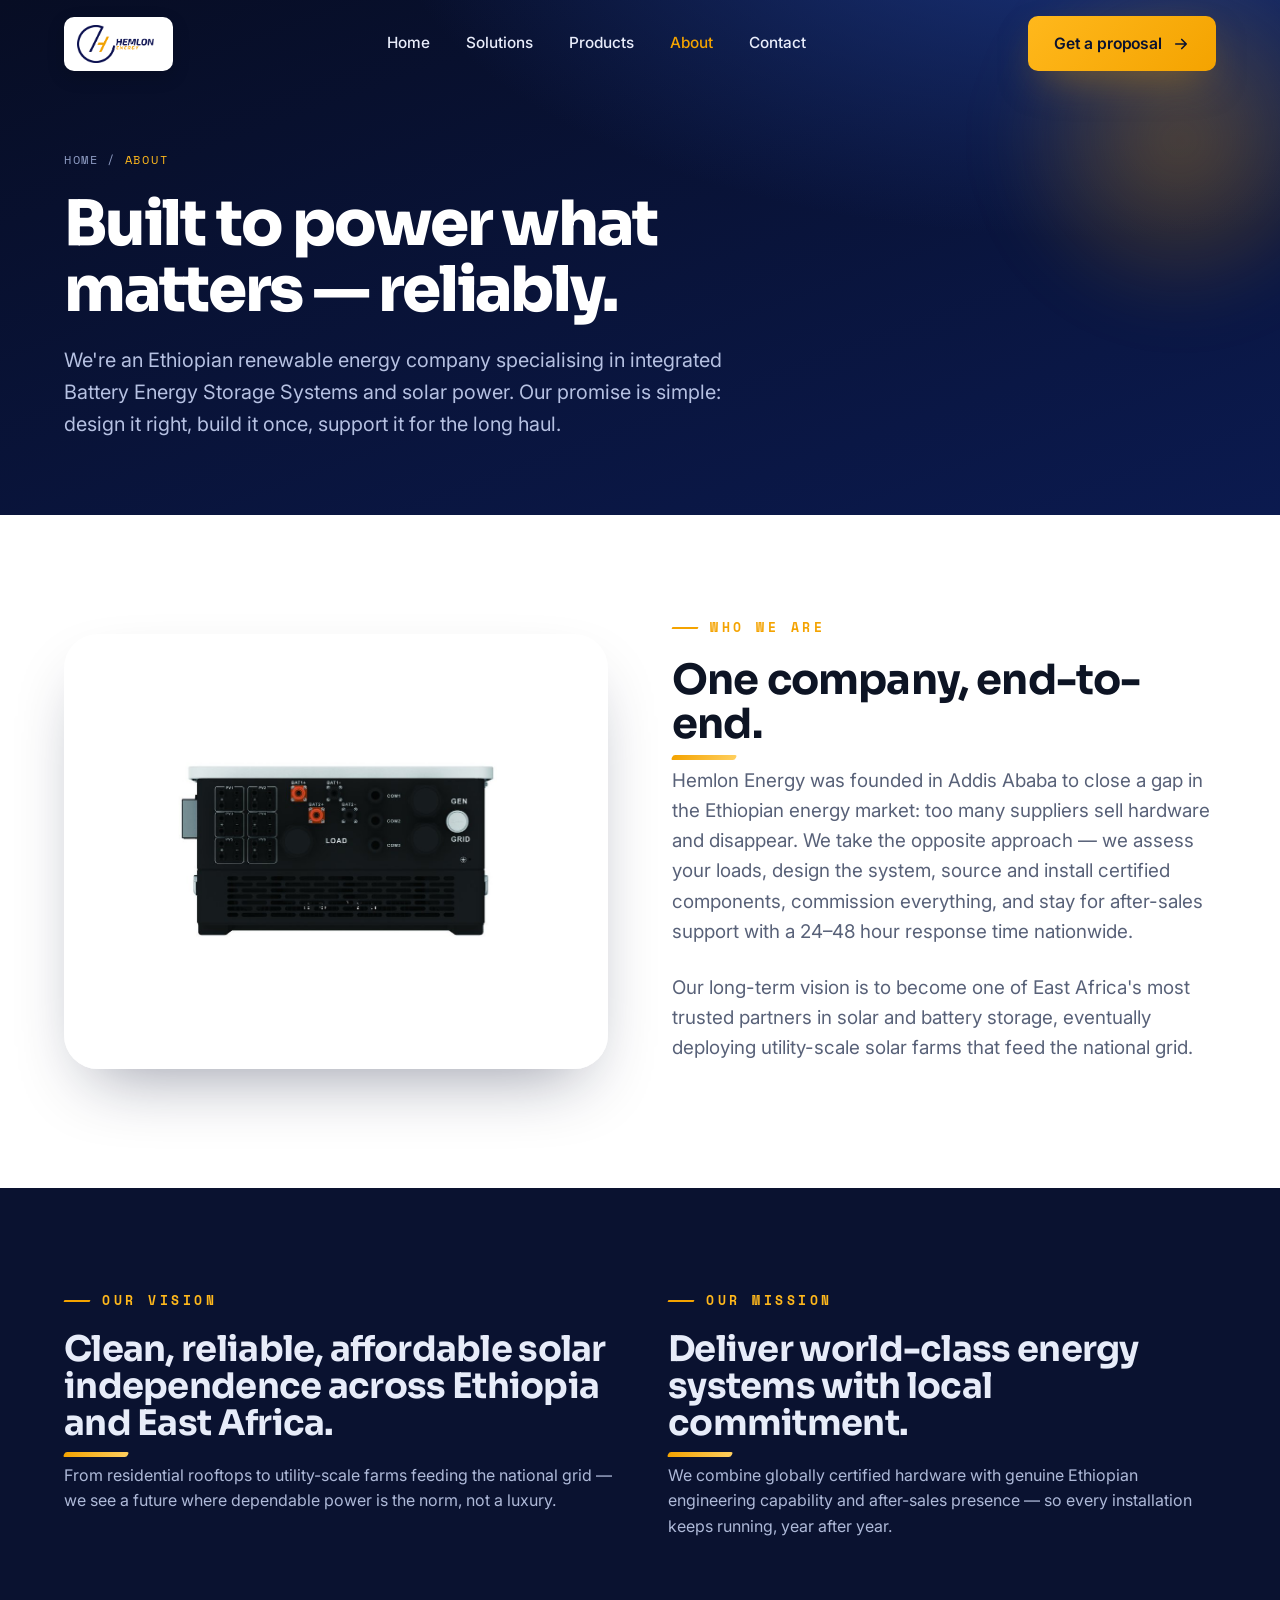
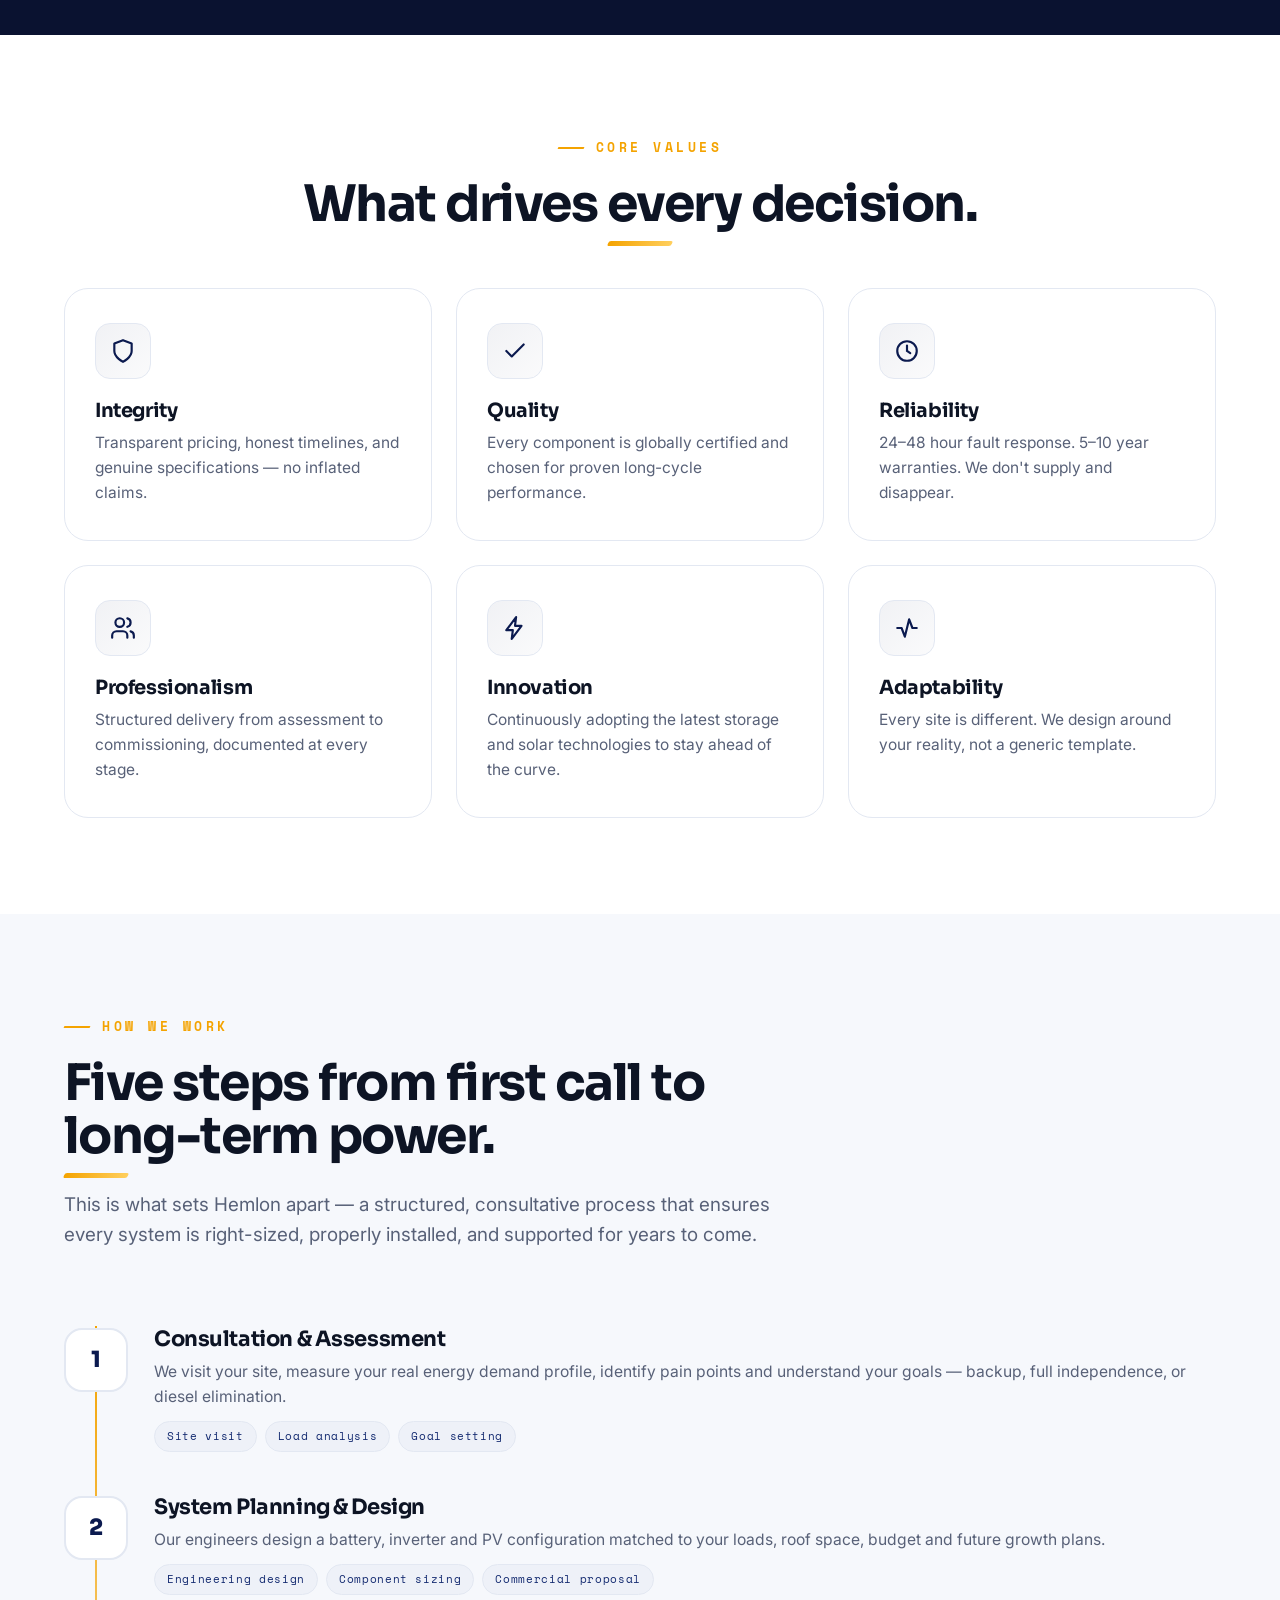
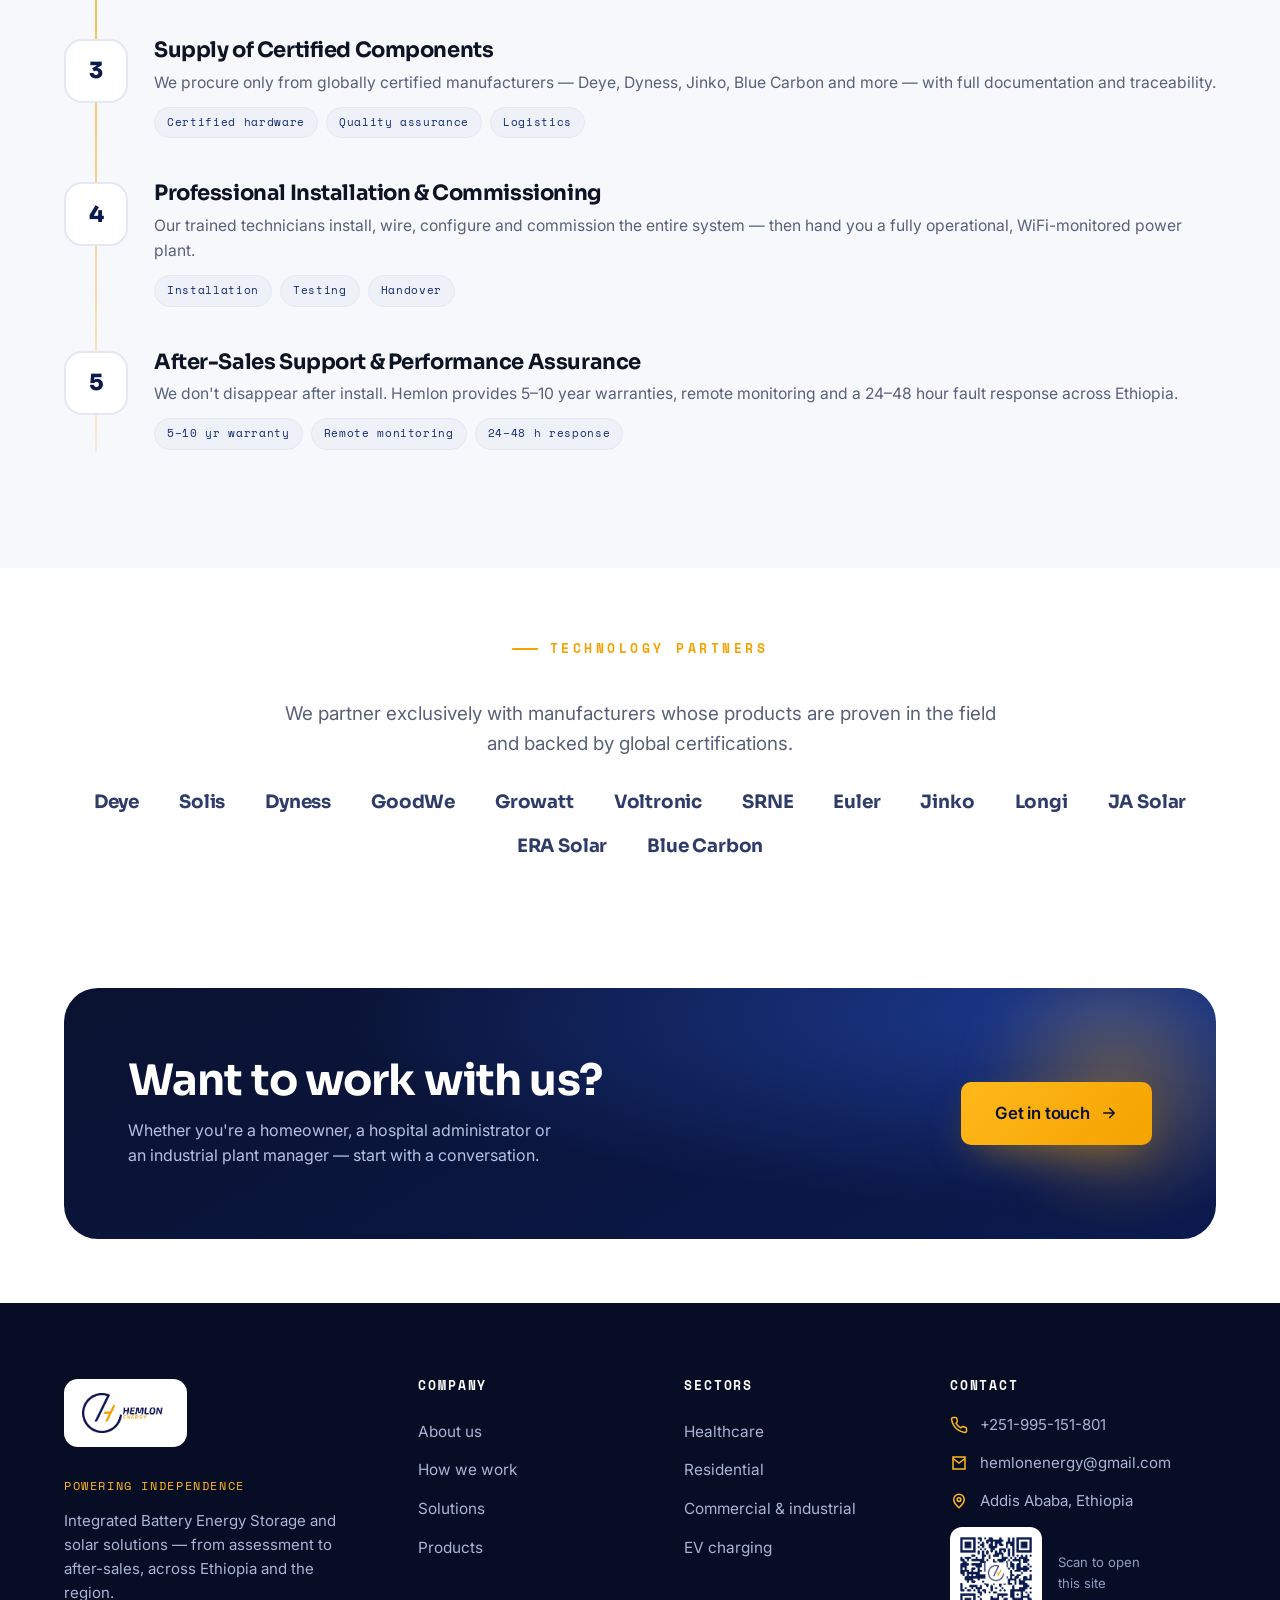
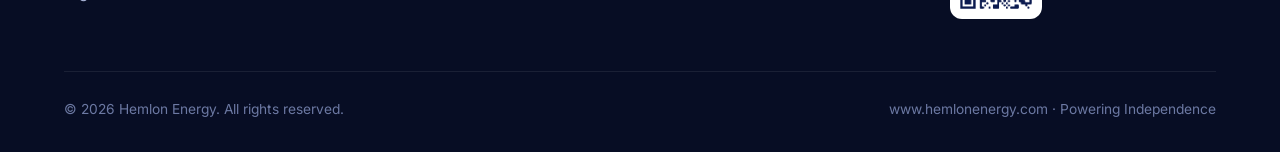
==== commit 64461ef7: "Add files via upload" ====
--- a/about.html
+++ b/about.html
@@ -56,7 +56,7 @@
 <!-- WHO WE ARE -->
 <section class="section">
   <div class="wrap split">
-    <div class="split__media reveal"><img src="assets/scene-utility.jpg" alt="Utility-scale energy storage site"></div>
+    <div class="split__media reveal"><img src="assets/scene-factory.jpg" alt="Energy storage system installation"></div>
     <div class="split__copy reveal" data-d="1">
       <span class="eyebrow">Who we are</span>
       <h2 class="stroke">One company, end-to-end.</h2>
--- a/styles.css
+++ b/styles.css
@@ -175,6 +175,9 @@
 }
 .hero__badge .dot{width:7px;height:7px;border-radius:50%;background:var(--gold-400);box-shadow:0 0 0 0 rgba(255,184,28,.7);animation:pulse 2.4s infinite}
 @keyframes pulse{0%{box-shadow:0 0 0 0 rgba(255,184,28,.6)}70%{box-shadow:0 0 0 9px rgba(255,184,28,0)}100%{box-shadow:0 0 0 0 rgba(255,184,28,0)}}
+.hero__biglogo{margin-bottom:32px}
+.hero__biglogo img{height:80px;width:auto}
+@media(max-width:640px){.hero__biglogo img{height:54px}}
 .hero h1{font-size:clamp(2.6rem,6vw,4.5rem);font-weight:800;letter-spacing:-.035em}
 .hero h1 .accent{
   background:linear-gradient(120deg,var(--gold-300),var(--gold-500));
